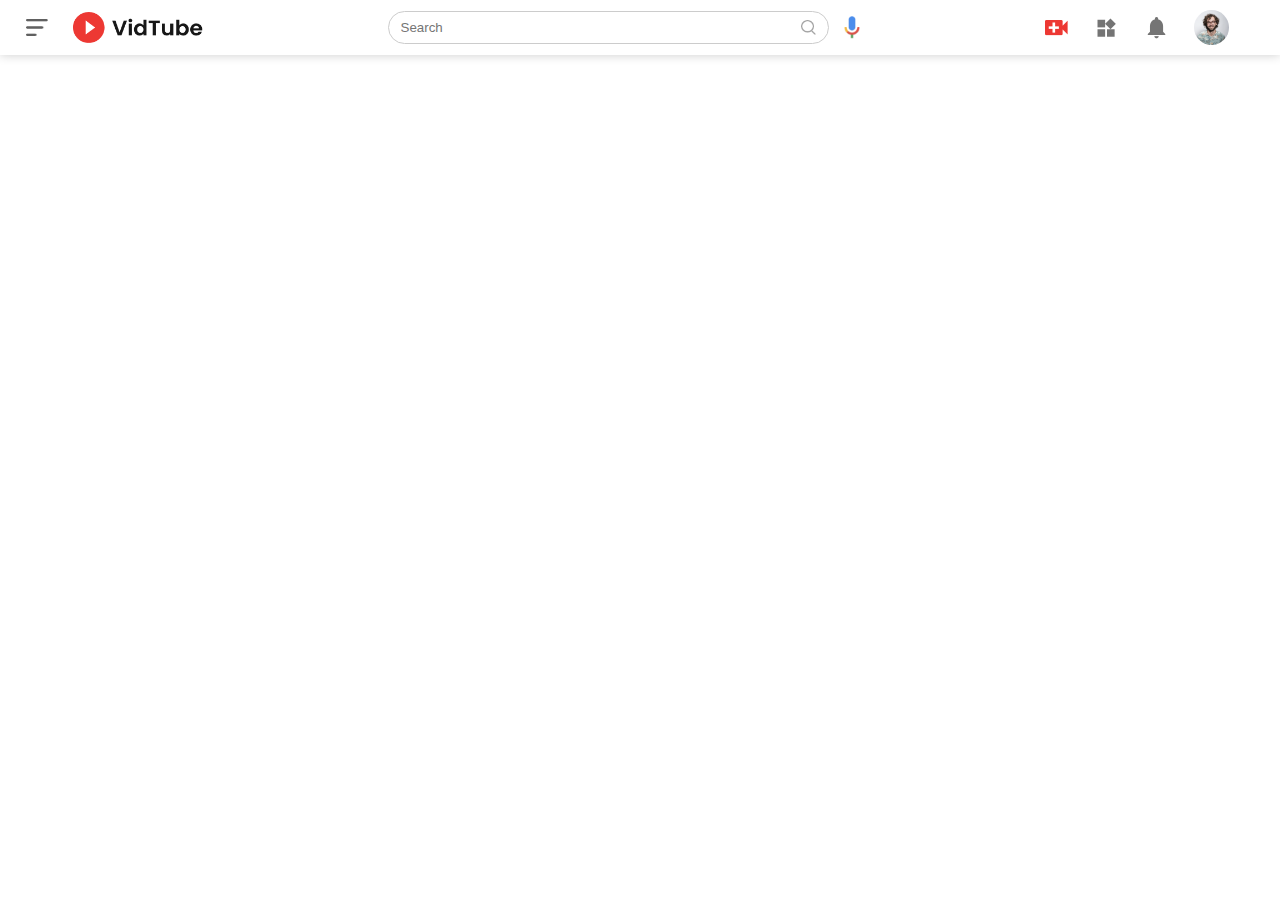
==== index.html @ adc41ab6 "header" ====
<!DOCTYPE html>
<html lang="en">
<head>
    <meta charset="UTF-8">
    <meta http-equiv="X-UA-Compatible" content="IE=edge">
    <meta name="viewport" content="width=device-width, initial-scale=1.0">
    <title>Youtobe</title>
    <link rel="stylesheet" href="./style.css">
</head>
<body>
    <nav class="flex-div">
        <div class="nav-left flex-div ">
            <img src="./images/menu.png" class="menu-icon">
            <img src="./images/logo.png" class="logo">
        </div>
        <div class="nav-middle flex-div">
            <div class="search-box flex-div">
                <input type="text" placeholder="Search">
                <img src="./images/search.png" alt="">
            </div>
            <img src="./images/voice-search.png" class="mic-icon">
        </div>
        <div class="nav-right flex-div">
            <img src="./images/upload.png" alt="">
            <img src="./images/more.png" alt="">
            <img src="./images/notification.png" alt="">
            <img src="./images/Jack.png" class="user-icon">
        </div>
    </nav>
</body>
</html>
---- style.css ----
*{
    margin: 0;
    padding: 0;
    font-family: 'poppins', sans-serif;
    box-sizing: border-box;
}
a{
    text-decoration: none;
    color: #5a5a5a;
}
img{
    cursor: pointer;
}
.flex-div{
    display: flex;
    align-items: center;
}
nav{
    padding: 10px 2%;
    justify-content: space-between;
    box-shadow: 0 0 10px rgba(0, 0, 0, 0.2);
    background: #fff;
    position: static;
    top: 0;
    z-index: 10;
}
.nav-right img{
    width: 25px;
    margin-right: 25px;
}
.nav-right .user-icon {
    width: 35px;
    border-radius: 50%;
    margin-left: 0;
}
.nav-left .menu-icon{
    width: 22px;
    margin-right: 25px;
}
.nav-left .logo{
    width: 130px;
}
.nav-middle .mic-icon{
    width: 16px;
}
.nav-middle .search-box{
    border: 1px solid #ccc;
    margin-right: 15px;
    padding: 8px 12px;
    border-radius: 25px;
}
.nav-middle .search-box input{
    width: 400px;
    border: 0;
    outline: 0;
    background: transparent;
}
.nav-middle .search-box img{
    width: 15px;
}
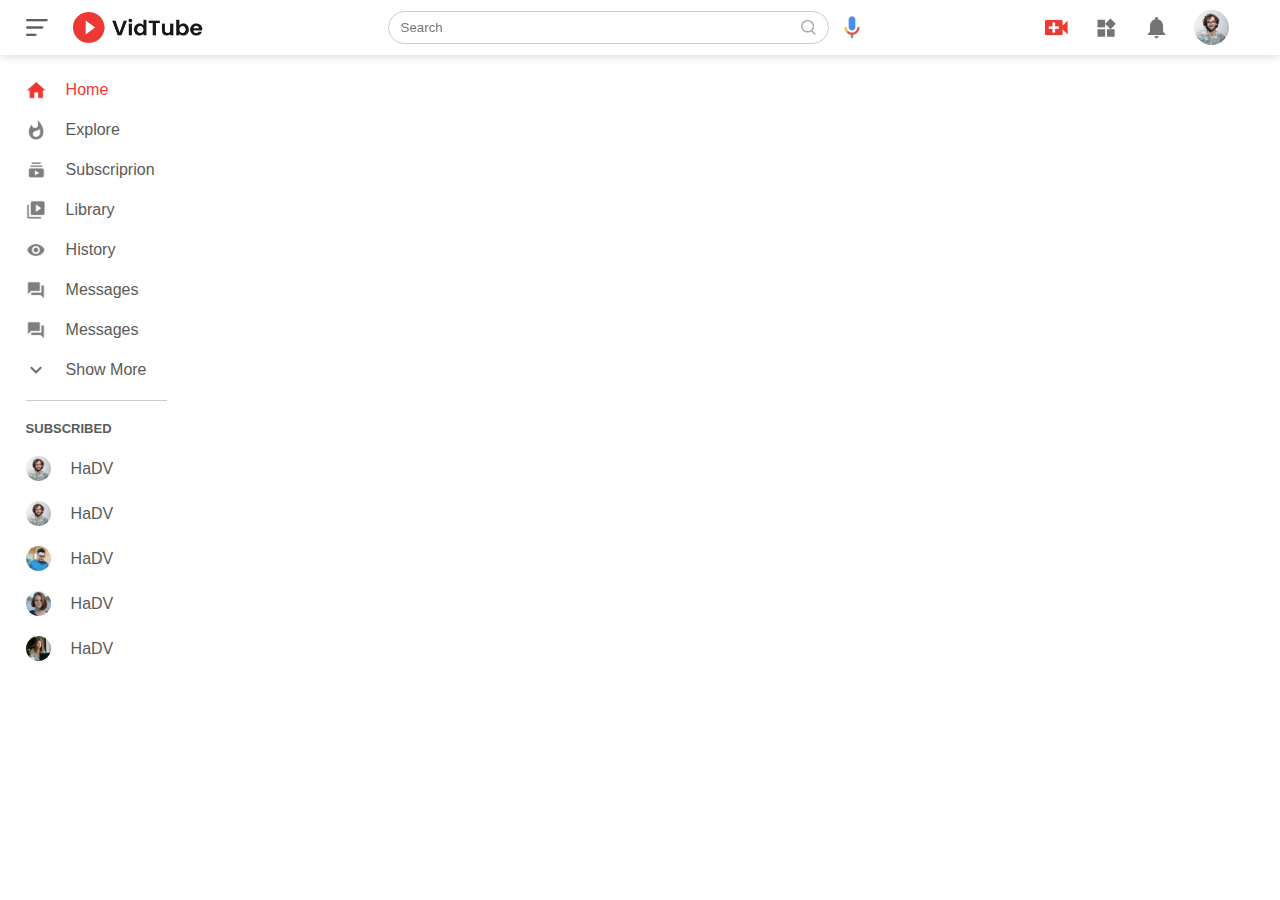
==== commit 3c9c5f70: "sidebar" ====
--- a/index.html
+++ b/index.html
@@ -27,5 +27,30 @@
             <img src="./images/Jack.png" class="user-icon">
         </div>
     </nav>
+
+    <div class="sidebar">
+        <div class="shortcut-links">
+            <a href=""><img src="./images/home.png" alt=""><p>Home</p></a>
+            <a href=""><img src="./images/explore.png" alt=""><p>Explore</p></a>
+            <a href=""><img src="./images/subscriprion.png" alt=""><p>Subscriprion</p></a>
+            <a href=""><img src="./images/library.png" alt=""><p>Library</p></a>
+            <a href=""><img src="./images/history.png" alt=""><p>History</p></a>
+            <a href=""><img src="./images/messages.png" alt=""><p>Messages</p></a>
+            <a href=""><img src="./images/messages.png" alt=""><p>Messages</p></a>
+            <a href=""><img src="./images/show-more.png" alt=""><p>Show More</p></a>
+            <hr>
+        </div>
+        <div class="subscribed-list">
+            <h3>SUBSCRIBED</h3>
+            <a href=""><img src="./images/Jack.png" alt=""><p>HaDV</p></a>
+            <a href=""><img src="./images/Jack.png" alt=""><p>HaDV</p></a>
+            <a href=""><img src="./images/tom.png" alt=""><p>HaDV</p></a>
+            <a href=""><img src="./images/megan.png" alt=""><p>HaDV</p></a>
+            <a href=""><img src="./images/cameron.png" alt=""><p>HaDV</p></a>
+        </div>
+    </div>
+
+
+    <script src="index.js"></script>
 </body>
 </html>--- a/style.css
+++ b/style.css
@@ -20,7 +20,7 @@
     justify-content: space-between;
     box-shadow: 0 0 10px rgba(0, 0, 0, 0.2);
     background: #fff;
-    position: static;
+    position: sticky;
     top: 0;
     z-index: 10;
 }
@@ -57,4 +57,64 @@
 }
 .nav-middle .search-box img{
     width: 15px;
+}
+.sidebar{
+    background: #fff;
+    width: 15%;
+    height: 100vh;
+    position: fixed;
+    top: 0;
+    padding-left: 2%;
+    padding-top: 80px;
+}
+
+.shortcut-links a img {
+    width: 20px;
+    margin-right: 20px;
+}
+.shortcut-links a{
+    display: flex;
+    align-items: center;
+    margin-bottom: 20px;
+    width: fit-content;
+    flex-wrap: wrap;
+}
+.shortcut-links a:first-child{
+    color: #ed3833;
+}
+.sidebar hr{
+    border: 0;
+    height: 1px;
+    background: #ccc;
+    width: 85%;
+}
+.subscribed-list h3{
+    font-size: 13px;
+    margin: 20px 0;
+    color: #5a5a5a;
+}
+.subscribed-list a{
+    display: flex;
+    align-items: center;
+    margin-bottom: 20px;
+    width: fit-content;
+    flex-wrap: wrap;
+}
+.subscribed-list a img{
+    width: 25px;
+    border-radius: 50%;
+    margin-right: 20px;
+}
+.small-sidebar{
+    width: 5%;
+}
+.small-sidebar a p {
+    display: none;
+}
+.small-sidebar h3 {
+    display: none;
+}
+.small-sidebar hr{
+    width: 50%;
+    margin-bottom: 25px;
 }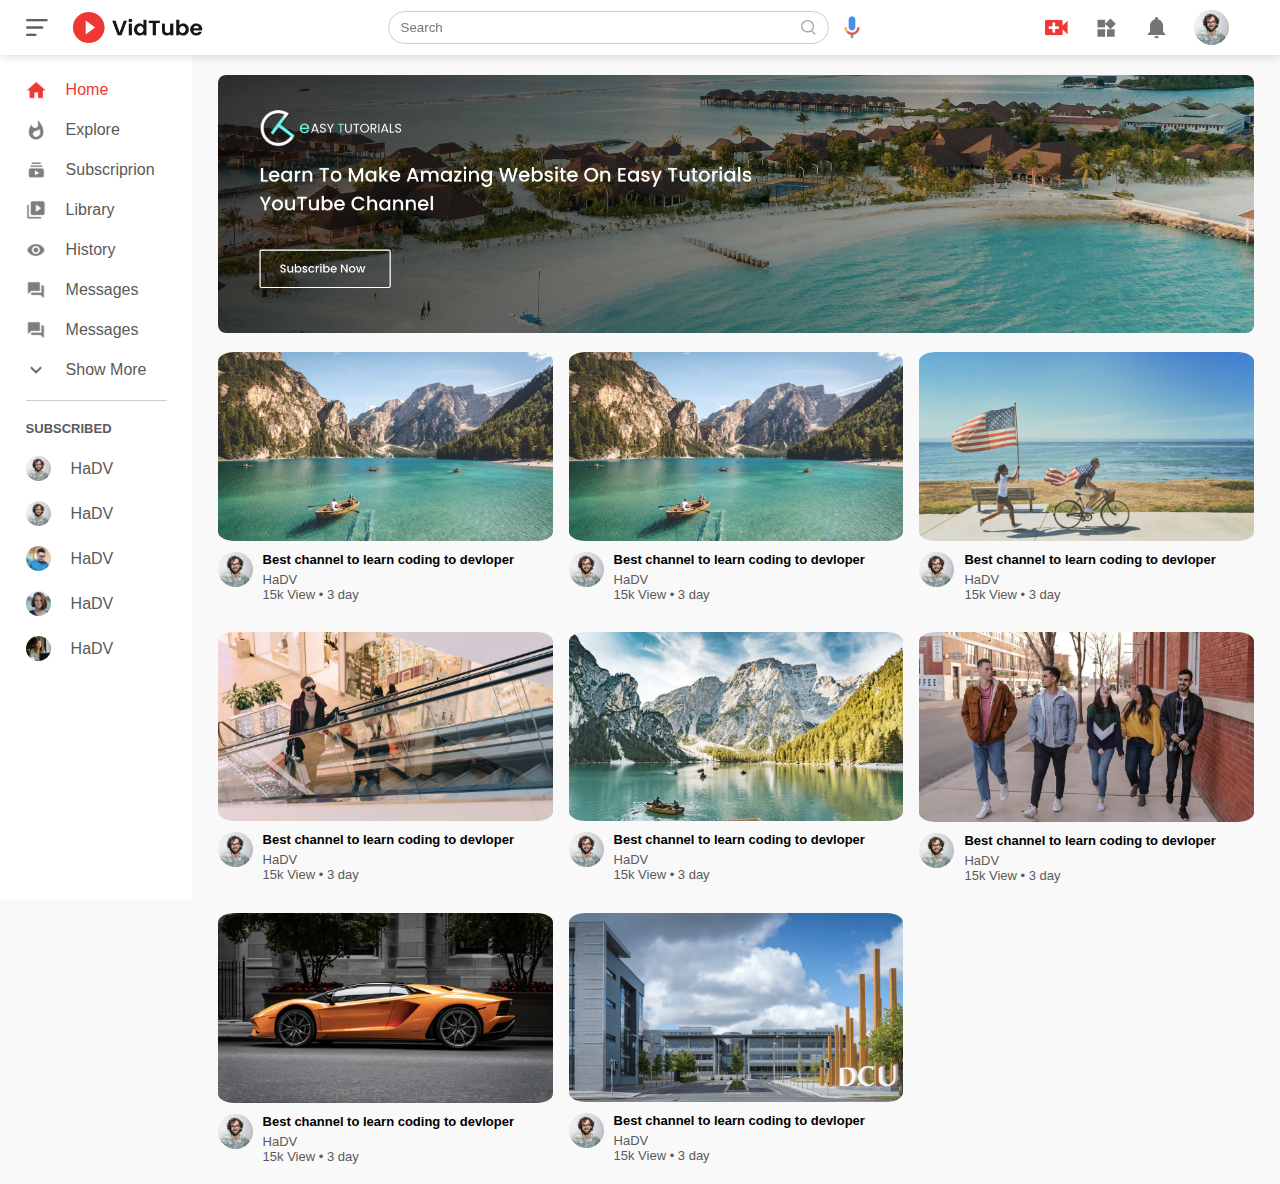
==== commit 6d3837a2: "container" ====
--- a/index.html
+++ b/index.html
@@ -49,8 +49,102 @@
             <a href=""><img src="./images/cameron.png" alt=""><p>HaDV</p></a>
         </div>
     </div>
-
-
+    <div class="container">
+        <div class="banner">
+            <img src="./images/banner.png" alt="">
+        </div>
+        <div class="list-container">
+            <div class="vid-list">
+                <a href=""><img src="./images/thumbnail1.png" class="thumbnail"></a>
+                <div class="flex-div">
+                    <img src="./images/Jack.png" alt="">
+                    <div class="vid-info">
+                        <a href="">Best channel to learn coding to devloper</a>
+                        <p>HaDV</p>
+                        <p>15k View &bull; 3 day</p>
+                    </div>
+                </div>
+            </div>
+            <div class="vid-list">
+                <a href=""><img src="./images/thumbnail1.png" class="thumbnail"></a>
+                <div class="flex-div">
+                    <img src="./images/Jack.png" alt="">
+                    <div class="vid-info">
+                        <a href="">Best channel to learn coding to devloper</a>
+                        <p>HaDV</p>
+                        <p>15k View &bull; 3 day</p>
+                    </div>
+                </div>
+            </div>
+            <div class="vid-list">
+                <a href=""><img src="./images/thumbnail2.png" class="thumbnail"></a>
+                <div class="flex-div">
+                    <img src="./images/Jack.png" alt="">
+                    <div class="vid-info">
+                        <a href="">Best channel to learn coding to devloper</a>
+                        <p>HaDV</p>
+                        <p>15k View &bull; 3 day</p>
+                    </div>
+                </div>
+            </div>
+            <div class="vid-list">
+                <a href=""><img src="./images/thumbnail3.png" class="thumbnail"></a>
+                <div class="flex-div">
+                    <img src="./images/Jack.png" alt="">
+                    <div class="vid-info">
+                        <a href="">Best channel to learn coding to devloper</a>
+                        <p>HaDV</p>
+                        <p>15k View &bull; 3 day</p>
+                    </div>
+                </div>
+            </div>
+            <div class="vid-list">
+                <a href=""><img src="./images/thumbnail4.png" class="thumbnail"></a>
+                <div class="flex-div">
+                    <img src="./images/Jack.png" alt="">
+                    <div class="vid-info">
+                        <a href="">Best channel to learn coding to devloper</a>
+                        <p>HaDV</p>
+                        <p>15k View &bull; 3 day</p>
+                    </div>
+                </div>
+            </div>
+            <div class="vid-list">
+                <a href=""><img src="./images/thumbnail5.png" class="thumbnail"></a>
+                <div class="flex-div">
+                    <img src="./images/Jack.png" alt="">
+                    <div class="vid-info">
+                        <a href="">Best channel to learn coding to devloper</a>
+                        <p>HaDV</p>
+                        <p>15k View &bull; 3 day</p>
+                    </div>
+                </div>
+            </div>
+            <div class="vid-list">
+                <a href=""><img src="./images/thumbnail6.png" class="thumbnail"></a>
+                <div class="flex-div">
+                    <img src="./images/Jack.png" alt="">
+                    <div class="vid-info">
+                        <a href="">Best channel to learn coding to devloper</a>
+                        <p>HaDV</p>
+                        <p>15k View &bull; 3 day</p>
+                    </div>
+                </div>
+            </div>
+            <div class="vid-list">
+                <a href=""><img src="./images/thumbnail7.png" class="thumbnail"></a>
+                <div class="flex-div">
+                    <img src="./images/Jack.png" alt="">
+                    <div class="vid-info">
+                        <a href="">Best channel to learn coding to devloper</a>
+                        <p>HaDV</p>
+                        <p>15k View &bull; 3 day</p>
+                    </div>
+                </div>
+            </div>
+        </div>
+    </div>
+    
     <script src="index.js"></script>
 </body>
 </html>--- a/style.css
+++ b/style.css
@@ -117,4 +117,52 @@
 .small-sidebar hr{
     width: 50%;
     margin-bottom: 25px;
-}+}
+
+.container{
+    background: #f9f9f9;
+    padding-left: 17%;
+    padding-right: 2%;
+    padding-top: 20px;
+    padding-bottom: 20px;
+}
+.large-container{
+    padding-left: 7%;
+}
+.banner{
+    width: 100%;
+}
+.banner img{
+    width: 100%;
+    border-radius: 8px;
+}
+.list-container{
+    display: grid;
+    grid-template-columns: repeat(auto-fit, minmax(250px, 1fr));
+    grid-column-gap: 16px;
+    grid-row-gap: 30px;
+    margin-top: 15px;
+}
+.vid-list .thumbnail{
+    width: 100%;
+    border-radius: 5%;
+}
+.vid-list .flex-div{
+    align-items: flex-start;
+    margin-top: 7px;
+}
+.vid-list .flex-div img{
+    width: 35px;
+    margin-right: 10px;
+    border-radius: 50%;
+}
+.vid-info{
+    color: #5a5a5a;
+    font-size: 13px;
+}
+.vid-info a{
+    color: #000;
+    font-weight: 600;
+    display: block;
+    margin-bottom: 5px;
+}
